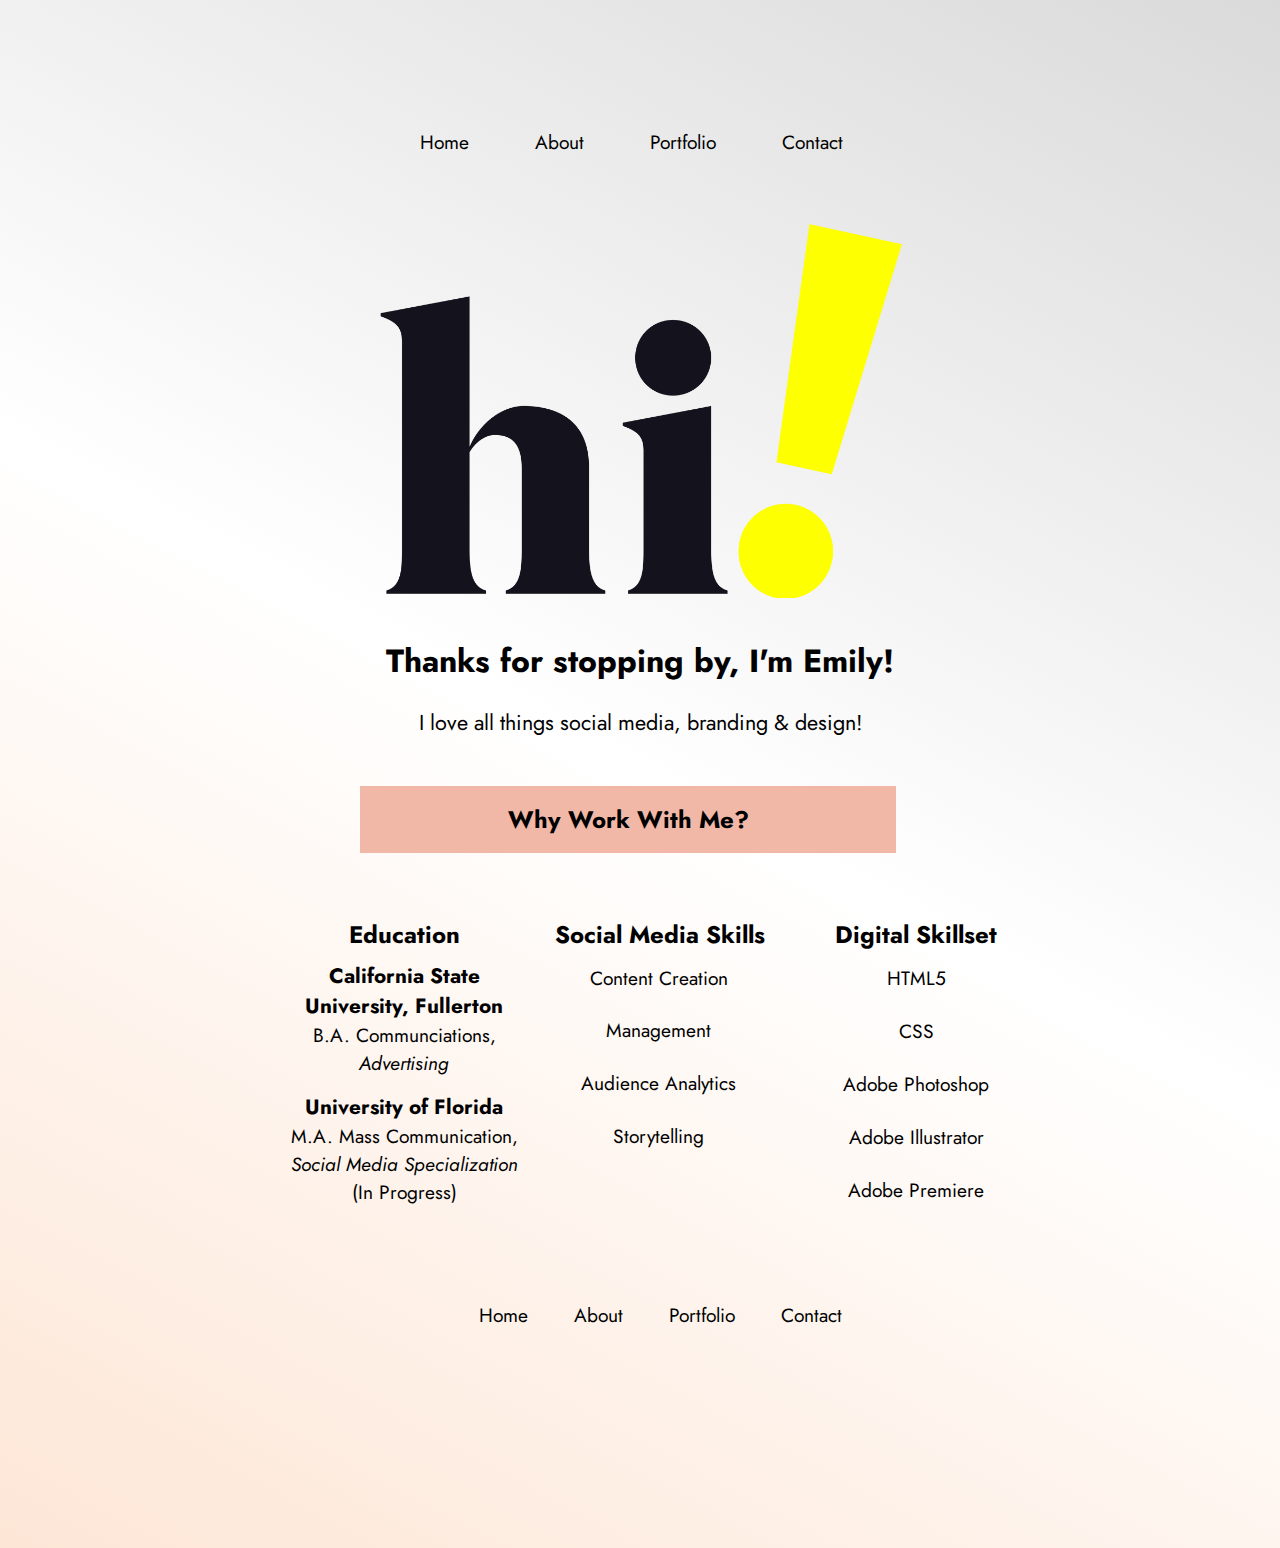
==== about.html @ c799cd77 "initial commit" ====
<!DOCTYPE html>
<html lang="en">

	<head>
    <!-- Global site tag (gtag.js) - Google Analytics -->
    <script async src="https://www.googletagmanager.com/gtag/js?id=G-TJRFTZMTCY"></script>
    <script>
        window.dataLayer = window.dataLayer || [];
        function gtag() {
            dataLayer.push(arguments);
        }
        gtag("js", new Date());

        gtag("config", "G-TJRFTZMTCY");
    </script>

		<meta charset="utf-8">
		<title>Emily Espitia Personal Portfolio</title>
		<link type="text/css" rel="stylesheet" href="css/style.css" />

		<!-- google fonts -->
		<link rel="preconnect" href="https://fonts.gstatic.com">
		<link href="https://fonts.googleapis.com/css2?family=Jost&display=swap" rel="stylesheet">
    <!-- <link rel="icon" type="image/ico" href="images/faviconcorgi.ico"/> -->

		<meta name="viewport" content="width=device-width, initial-scale=1">

		<!--[if lt IE 9]>
			<script src="js/html5shiv-printshiv.min.js"></script>
		<![endif]-->


		<!-- jQuery -->
		<script src="https://ajax.googleapis.com/ajax/libs/jquery/3.5.1/jquery.min.js"></script>
		<!-- jQuery -->
  </head>

	<body class="color2">
		<!-- ****************** MOBILE NAV Hamburger Menu  *************** -->
    <header>
				<button class="hamburger">&#9776;</button>
			  <button class="cross">&#735;</button>

				<nav class="menu">
				  <ul>
						<li><a href="index.html">Home</a></li>
						<li><a href="about.html">About</a></li>
						<li><a href="portfolio.html">Portfolio</a></li>
						<li><a href="contact.html">Contact</a></li>
					</ul>
				</nav>

		<!--****************** DESKTOP NAV Menu (HEADER) **************** -->
			<nav class="desktop-menu">
				<ul>
					<li><a href="index.html">Home</a></li>
					<li><a href="about.html">About</a></li>
					<li><a href="portfolio.html">Portfolio</a></li>
					<li><a href="contact.html">Contact</a></li>
				</ul>
			</nav>
    </header>

		<div class= "big-container">

				<!--*************************   IMAGES    *********************** -->
					<div class= hi-img-container>
						<img class="hi-img" src="images/hi-image.png" alt="emily welcome image" >
					</div>

				<!--*************************   CONTENT    ********************** -->

				<section>
						<div class="center">
								<h1 class="welcome">Thanks for stopping by, I'm Emily!</h1>
								<br>
								<p class="welcome">I love all things social media, branding & design!</p>
						</div>
				</section>

				<aside>
					<h2 class="pink-work">Why Work With Me?</h2>
					<!-- previous class name "bg-pink center-text pad-tb-3" -->
				</aside>

				<article class="row">
					<section class="education-content">
							<!-- Previous class name "column-3" -->

							<h2 class="pad-tb-1">Education</h2>
								<div class= "fullerton">
									<h4 class="font-tablet1"> California State University, Fullerton </h4>
									<p class= "font-tablet2">  B.A. Communciations, <i> Advertising</i> </p>
								</div>
							<div class= "florida">
									<h4 class="font-tablet1">University of Florida</h4>
									<p class= "font-tablet2"> M.A. Mass Communication,
									<br>
									<p class= "font-tablet2"> <i>Social Media Specialization</i> </p>
									<p class= "font-tablet2">(In Progress)</p>
							</div>
						</section>

						<section class="social">
							<div class="social-content">
									<h2 class="social-skills" >Social Media Skills</h2>
									<!-- lists -->
									<ul class= "font-tablet2">
										<li>Content Creation</li>
										<li>Management</li>
										<li>Audience Analytics</li>
										<li>Storytelling</li>
									</ul>
							</div>
						</section>

						<section class="creative">
							<div class="creative-content">
								<h2 class="creative-skills" > Digital Skillset</h2>
								<ul class= "font-tablet2">
									<li>HTML5</li>
									<li>CSS</li>
									<li>Adobe Photoshop</li>
									<li>Adobe Illustrator</li>
									<li>Adobe Premiere</li>
									<li></li>
								</ul>
							</div>
						</section>
				</article>




		<!--****************** DESKTOP NAV Menu (FOOTER) **************** -->

		<footer class="desktop-menu1">
			<ul>
				<li><a href="index.html">Home</a></li>
				<li><a href="about.html">About</a></li>
				<li><a href="portfolio.html">Portfolio</a></li>
				<li><a href="contact.html">Contact</a></li>
			</ul>
		</footer>
		</div>
		<!-- Link to JS -->
		<script src="js/hamburger.js"></script>
  </body>

</html>
---- css/style.css ----
* {
	margin: 0;
	padding: 0;
	border: 0;
}


/* ***************Font Family *************** */
/* font-family: 'Geosans' ; sans-serif; */

/* ***************Font Family *************** */


/******************** UNIVERSAL DEVICE STYLING ********************/
article, aside, details, figcaption, figure, footer, header, main, nav, section, summary {
    display:block;
}

body{
	font-family: 'Jost', sans-serif;
	background: linear-gradient(180deg, white, #fbe5d62e, white);
}

.big-container{
	padding-bottom: 15%;
}

body.color2 {
    background: linear-gradient(28deg, #fde6d6, white, #dadada);
    font-family: 'Jost', sans-serif;
}


/* Turn Off DESKTOP NAV Menu (HEADER/FOOTER) */
.desktop-menu {
	display: none;
}

.desktop-menu1 {
	display:none;
}

/* ************** HAMBURGER MENU STYLE <nav classs="menu"> ****************** */
.hamburger{
  background:none;
  position:absolute;
  top:0;
  right:0;
  line-height:45px;
  padding:5px 15px 0px 15px;
  color:#999;
  border:0;
  font-size:1.4em;
  font-weight:bold;
  cursor:pointer;
  outline:none;
  z-index:10000000000000;
}
.cross{
  background:none;
  position:absolute;
  top:0px;
  right:0;
  padding:7px 15px 0px 15px;
  color:#999;
  border:0;
  font-size:3em;
  line-height:65px;
  font-weight:bold;
  cursor:pointer;
  outline:none;
  z-index:10000000000000;
}
.menu{z-index:1000000; font-weight:bold; font-size:0.8em; width:100%; background:	silver;  position:absolute; text-align:center; font-size:12px;}
.menu ul {margin: 0; padding: 0; list-style-type: none; list-style-image: none;}
.menu li {display: block; padding:15px 0 15px 0; border-bottom:#dddddd 1px solid;}
.menu li:hover{display: block;  background:#f1b7a7; padding:15px 0 15px 0; border-bottom:#dddddd 1px solid;}
.menu ul li a { text-decoration:none;  margin: 0px; color:	#FFFF00;}
.menu ul li a:hover {  color: 	#FFFF00; text-decoration:none;}
.menu a{text-decoration:none; color:#666;}
.menu a:hover{text-decoration:none; color:#666;}



/*****************************  INDEX.hmtl MOBILE STYLES *****************************/
/* * ******* images ******** */

.home-img {
	width: 100%;
    margin-top: 13%;
    max-width: 100%;
	}


.home figcaption{
	text-align: center;
  font-size: 0.8em;
  padding-top: 1%;
	padding-left: 6%;
}

/*****************************  ABOUT.hmtl MOBILE STYLES *****************************/

/* * ******* images ******** */

.hi-img {
    width: 66%;
    margin: 16% auto 0 auto;
    max-width: 620px;
    display: block;
	}

/* greeting */
h1.welcome{
		text-align: center;
	   margin-top: 5%;
		}

p.welcome{
	text-align: center;
  margin: 4%;
}

/* why work with me? */
h2.pink-work {
    margin-top: 9%;
    text-align: center;
    background-color: #f1b7a7;
    width: 86%;
    margin: 8% auto;
	}

/* education */
article.row {
	text-align: center;
	margin-top: 11%;
}

.fullerton {
	margin-top: 4%;
}

.florida {
	margin-top: 6%;
}

/* social media */
aside.social{
	margin-top: 8%;
}

div.social-content ul{
	list-style-type:none;
}

/* social skills */
.social-content{
	margin-top: 10%;
}

/* digital skills */
aside.creative{
	margin-top: 8%;
}
.creative-content{
	margin-top: 10%;
}

div.creative-content ul {
	list-style-type: none;
}





																								/* MEDIA QUERIES */

/* ******************************************START 320px MAX MEDIA QUERY****************************************** */
@media (max-width: 320px){

	figcaption{
		display: none;
	}
}

/* ******************************************START 526px MAX MEDIA QUERY****************************************** */
@media (min-width: 526px){

/* about */
.font-tablet1{
	font-size: 1.3rem;
}

.font-tablet2{
	font-size: 1.2rem;
}


}

/* ******************************************START 700px MIN MEDIA QUERY****************************************** */
@media (min-width: 700px) {

/* **** TURN OFF HAMBURGER MENU ****** */
	.menu, .hamburger, .cross{
		display: none;
	}

	.big-container{
		padding-bottom: 1%;
	 	margin-top: -7%;
	}

/* **************** DESKTOP NAV ***************** */
.desktop-menu {
	display: block;
	text-align: center;
	margin: 10% 6% 12% 0px;
	font-size: 1.2rem;
}

.desktop-menu ul li {
		display: inline;
		padding: 5% 0 0 5%;
}

.desktop-menu ul li a{
	color: black;
	text-decoration: none;
}

.desktop-menu ul li a:hover{
	color: #f1b7a7;
}

/* ************************ CONTENT ****************** */



/* about ***********************/
p.welcome {
    text-align: center;
    margin: 0%;
    font-size: 1.35rem;
	}

article.row {
    text-align: center;
    margin-top: -2%;
	}

h2.pink-work {
padding: 2% 0;
}

/* ************ UNIVERSAL BOTTOM NAV ********* */
.desktop-menu1{
		display: block;
		width: 100%;
		/* list-style-type: none; */
		text-align: center;
		margin: 36% 0 13% 0;
		font-size: 1.2rem;
}

.desktop-menu1 ul{
	margin-top: -17%;
	margin-top: -27%;
}

.desktop-menu1 ul {
		margin-top: -27%;
}

/* links styling */
.desktop-menu1 ul li {
	display: inline;
	padding: 5% 0 0 5%;
}

.desktop-menu1 ul li a {
	color: black;
	text-decoration: none;
}

.desktop-menu1 ul li a:hover{
	color: #f1b7a7;
}

}

/* ******************************************START 800px MIN MEDIA QUERY****************************************** */
@media (min-width: 800px) {
/************************************* ABOUT.html */
h2.pink-work {
	    text-align: center;
	    background-color: #f1b7a7;
	    width: 67%;
	    margin: 6% 0% 10% 15%;
}

/* education */
section.education-content {
		width: 31%;
    float: left;
    margin: 0 -1% 0 5%;
}

/* social media skills */
section.social {
	    margin: -28px -16% 0 0;
	    float: left;
	    width: 35%;
	}

section.social ul {
	line-height: 3.3rem;
	width: 75%;
	margin-left: 12%;
}

/* digital skills */
section.creative {
	margin-top: -3%;
	float: right;
	width: 31%;
	}

.creative-content ul{
	line-height: 3.3rem;
}

/* footer nav */
.desktop-menu1 ul{
	margin-top: 58%;
	/* line-height: 3.3rem; */
}


.big-container {
    padding-bottom: 9%;
    margin-top: -7%;
		max-width: 800px;
		margin-left: auto;
		margin-right: auto;

}
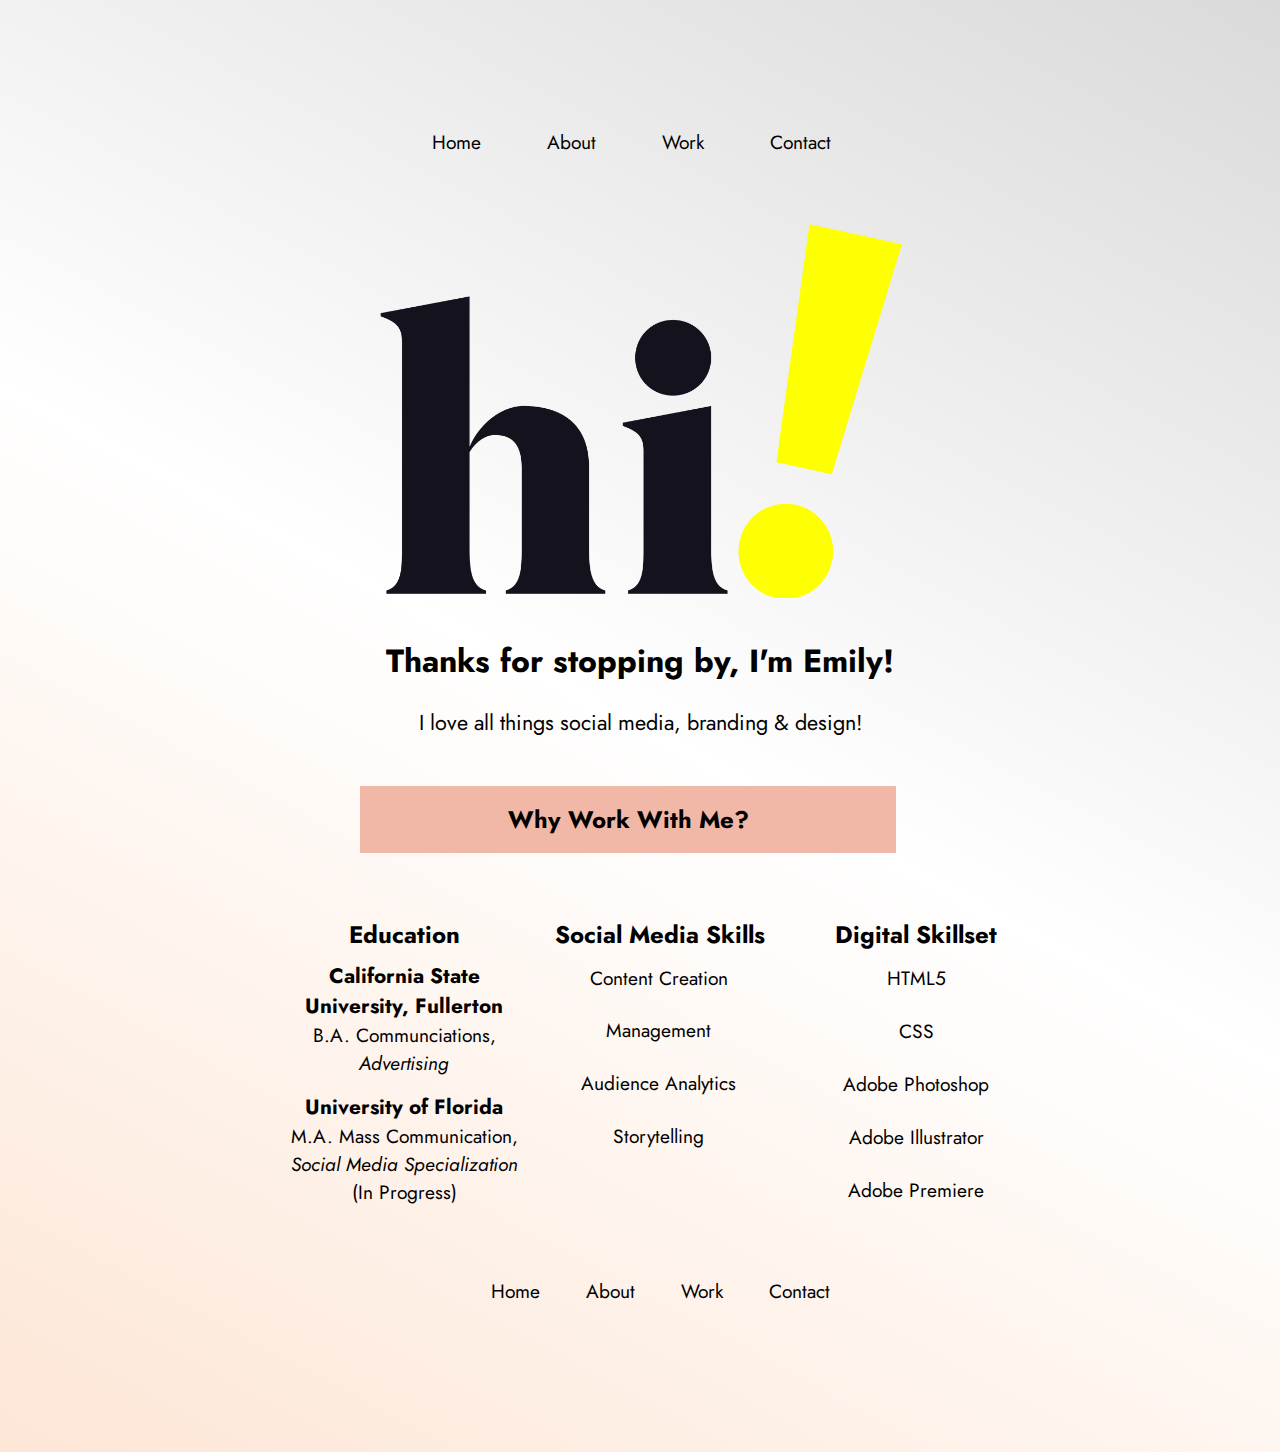
==== commit 000acea0: "change "portfolio" to "work," add alt text" ====
--- a/about.html
+++ b/about.html
@@ -15,7 +15,7 @@
     </script>
 
 		<meta charset="utf-8">
-		<title>Emily Espitia Personal Portfolio</title>
+		<title>Emily Espitia Personal work</title>
 		<link type="text/css" rel="stylesheet" href="css/style.css" />
 
 		<!-- google fonts -->
@@ -45,7 +45,7 @@
 				  <ul>
 						<li><a href="index.html">Home</a></li>
 						<li><a href="about.html">About</a></li>
-						<li><a href="portfolio.html">Portfolio</a></li>
+						<li><a href="work.html">Work</a></li>
 						<li><a href="contact.html">Contact</a></li>
 					</ul>
 				</nav>
@@ -55,7 +55,7 @@
 				<ul>
 					<li><a href="index.html">Home</a></li>
 					<li><a href="about.html">About</a></li>
-					<li><a href="portfolio.html">Portfolio</a></li>
+					<li><a href="work.html">Work</a></li>
 					<li><a href="contact.html">Contact</a></li>
 				</ul>
 			</nav>
@@ -134,11 +134,11 @@
 
 		<!--****************** DESKTOP NAV Menu (FOOTER) **************** -->
 
-		<footer class="desktop-menu1">
+		<footer class="desktop-menu1 about-bottom-footer">
 			<ul>
 				<li><a href="index.html">Home</a></li>
 				<li><a href="about.html">About</a></li>
-				<li><a href="portfolio.html">Portfolio</a></li>
+				<li><a href="work.html">Work</a></li>
 				<li><a href="contact.html">Contact</a></li>
 			</ul>
 		</footer>
--- a/css/style.css
+++ b/css/style.css
@@ -162,12 +162,53 @@
 aside.creative{
 	margin-top: 8%;
 }
+
 .creative-content{
 	margin-top: 10%;
 }
 
 div.creative-content ul {
 	list-style-type: none;
+}
+
+
+/*****************************  work.hmtl MOBILE STYLES *****************************/
+.text {
+	background: #f1b7a7;
+	padding: 11% 0 2% 1;
+	padding: 10%;
+	text-align: center;
+}
+
+.text2 {
+	text-align: center;
+	padding-top: 6%;
+	padding-bottom: 13%;
+}
+
+.work-container img {
+    width: 65%;
+		max-width: 800px;
+    margin: 0 auto;
+    display: block;
+    padding-bottom: 6%;
+}
+
+.dsc-work{
+		margin-top: 10%;
+		padding-bottom: 13%;
+		}
+
+/*****************************  contact.hmtl MOBILE STYLES *****************************/
+.contact-img {
+	width: 70%;
+	max-width: 1000px;
+}
+
+.chat-container{
+
+	border-style: solid;
+	border-width: 5px;
 }
 
 
@@ -196,7 +237,44 @@
 	font-size: 1.2rem;
 }
 
-
+}
+
+/* ******************************************START 600px MAX MEDIA QUERY****************************************** */
+@media (min-width: 600px) {
+
+
+/*****work.html**********/
+	.uf-container2{
+		display: flex;
+	}
+
+	.dsc-container2 {
+    display: flex;
+    align-items: center;
+    flex-direction: row;
+		   justify-content: center;
+	}
+
+
+	.uf-container2 {
+	    display: flex;
+	    align-content: center;
+	    flex-direction: row;
+	    justify-content: center;
+		}
+
+.dsc-work {
+	margin-right: -6%;
+}
+
+.gator2{
+	width: 100%;
+}
+
+.work-container img {
+    margin: 0 auto;
+    display: block;
+		width: 65%;
 }
 
 /* ******************************************START 700px MIN MEDIA QUERY****************************************** */
@@ -212,7 +290,8 @@
 	 	margin-top: -7%;
 	}
 
-/* **************** DESKTOP NAV ***************** */
+
+/* **************** universal- TURN ON DESKTOP NAV (TOP) ***************** */
 .desktop-menu {
 	display: block;
 	text-align: center;
@@ -234,33 +313,14 @@
 	color: #f1b7a7;
 }
 
-/* ************************ CONTENT ****************** */
-
-
-
-/* about ***********************/
-p.welcome {
-    text-align: center;
-    margin: 0%;
-    font-size: 1.35rem;
-	}
-
-article.row {
-    text-align: center;
-    margin-top: -2%;
-	}
-
-h2.pink-work {
-padding: 2% 0;
-}
-
-/* ************ UNIVERSAL BOTTOM NAV ********* */
+
+/* **************** univeral -TURN ON DESKTOP NAV (Bottom) ***************** */
 .desktop-menu1{
 		display: block;
 		width: 100%;
 		/* list-style-type: none; */
 		text-align: center;
-		margin: 36% 0 13% 0;
+		margin: 37% 0 4% 0;
 		font-size: 1.2rem;
 }
 
@@ -288,11 +348,33 @@
 	color: #f1b7a7;
 }
 
-}
+/******************** INDEX.html ***********/
+/* bottom nav */
+.desktop-menu1.home-bottom ul {
+    margin-top: -14%;
+}
+
+/******************** ABOUT.html ***********/
+p.welcome {
+    text-align: center;
+    margin: 0%;
+    font-size: 1.35rem;
+	}
+
+article.row {
+    text-align: center;
+    margin-top: -2%;
+	}
+
+h2.pink-work {
+padding: 2% 0;
+}
+
 
 /* ******************************************START 800px MIN MEDIA QUERY****************************************** */
 @media (min-width: 800px) {
-/************************************* ABOUT.html */
+
+/******************** ABOUT.html ***********/
 h2.pink-work {
 	    text-align: center;
 	    background-color: #f1b7a7;
@@ -330,13 +412,6 @@
 .creative-content ul{
 	line-height: 3.3rem;
 }
-
-/* footer nav */
-.desktop-menu1 ul{
-	margin-top: 58%;
-	/* line-height: 3.3rem; */
-}
-
 
 .big-container {
     padding-bottom: 9%;
@@ -346,3 +421,23 @@
 		margin-right: auto;
 
 }
+
+/*bottom nav */
+footer.desktop-menu1.about-bottom-footer{
+	margin: 80% 0 4% 0;
+}
+
+
+/******************** WORK.html ***********/
+
+/*bottom nav */
+	.desktop-menu1.work-footer {
+	    margin: 25% 0 7% 0;
+}
+
+
+
+
+
+
+}
